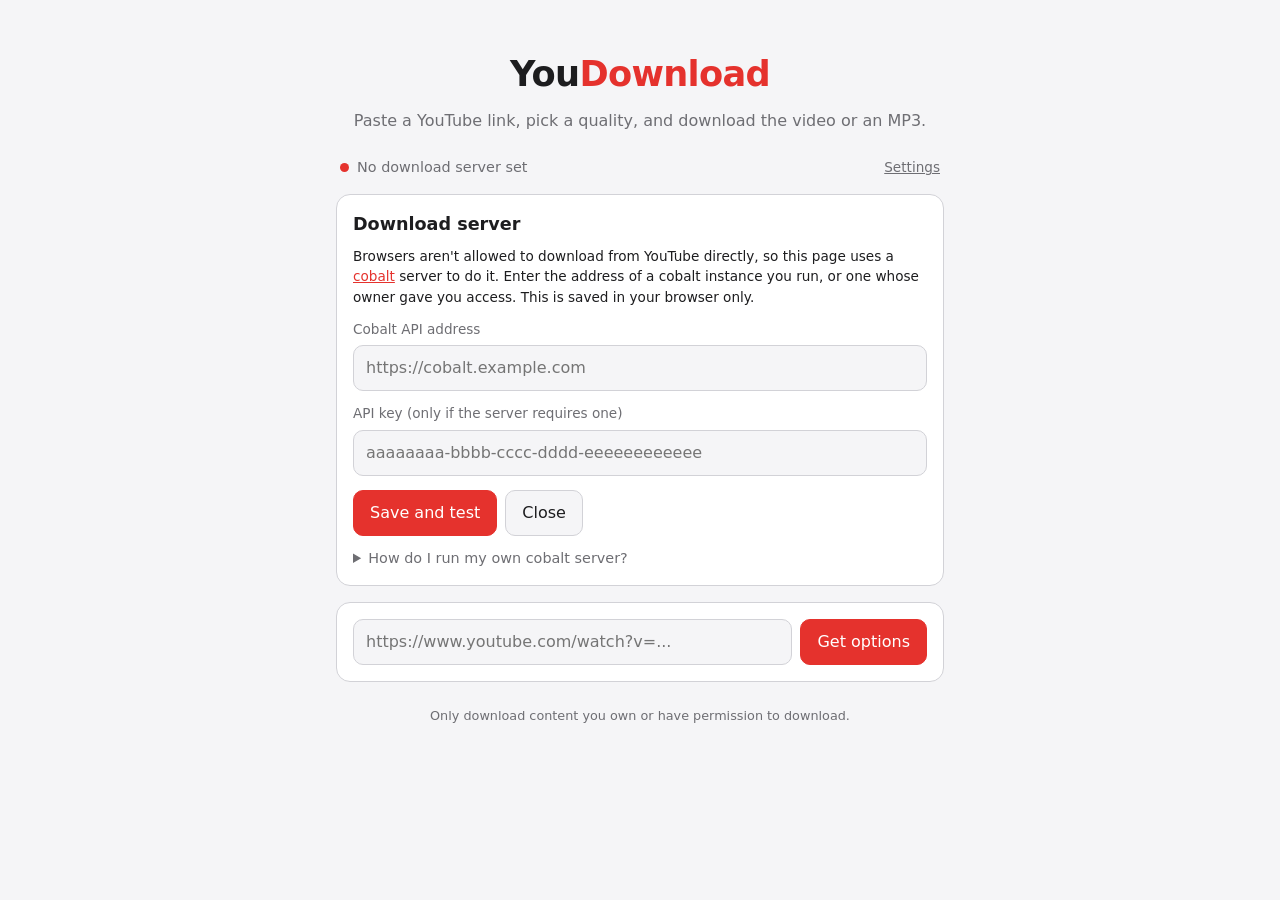
==== index.html @ 9875ed28 "Replace the Python helper with a single static index.html The page now runs entirely in the browser " ====
<!doctype html>
<html lang="en">
<head>
  <meta charset="utf-8">
  <meta name="viewport" content="width=device-width, initial-scale=1">
  <title>YouDownload</title>
  <meta name="description" content="Download YouTube videos in any quality, or as MP3.">
  <link rel="icon" href="data:image/svg+xml,<svg xmlns='http://www.w3.org/2000/svg' viewBox='0 0 100 100'><rect width='100' height='100' rx='22' fill='%23e5322d'/><path d='M50 25v38M33 47l17 17 17-17M30 76h40' stroke='white' stroke-width='9' fill='none' stroke-linecap='round' stroke-linejoin='round'/></svg>">
  <style>
    :root {
      --bg: #f5f5f7;
      --card: #ffffff;
      --text: #1d1d1f;
      --muted: #6e6e73;
      --border: #d2d2d7;
      --accent: #e5322d;
      --accent-hover: #c62a25;
      --error-bg: #fdecec;
      --ok: #1f9d55;
    }
    @media (prefers-color-scheme: dark) {
      :root {
        --bg: #111113;
        --card: #1c1c1f;
        --text: #f2f2f4;
        --muted: #9a9aa0;
        --border: #34343a;
        --error-bg: #3a1c1c;
      }
    }
    * { box-sizing: border-box; }
    body {
      margin: 0;
      background: var(--bg);
      color: var(--text);
      font: 16px/1.5 system-ui, -apple-system, "Segoe UI", Roboto, sans-serif;
    }
    .wrap { max-width: 640px; margin: 0 auto; padding: 48px 16px; }
    header { text-align: center; margin-bottom: 24px; }
    h1 { margin: 0; font-size: 2.2rem; letter-spacing: -0.02em; }
    h1 span { color: var(--accent); }
    .muted { color: var(--muted); }
    .sub { margin: 8px 0 0; color: var(--muted); }
    .small { font-size: 0.85rem; }
    a { color: var(--accent); }
    code { font-family: ui-monospace, SFMono-Regular, Menlo, Consolas, monospace; font-size: 0.85em; }
    pre {
      background: var(--bg); border: 1px solid var(--border); border-radius: 8px;
      padding: 10px 12px; margin: 6px 0 0; overflow-x: auto;
    }

    .card {
      background: var(--card); border: 1px solid var(--border);
      border-radius: 14px; padding: 16px; margin-bottom: 16px;
    }
    .row { display: flex; gap: 8px; flex-wrap: wrap; }
    input, select, button { font: inherit; }
    input, select {
      flex: 1 1 260px; width: 100%; padding: 10px 12px;
      border: 1px solid var(--border); border-radius: 10px;
      background: var(--bg); color: var(--text);
    }
    button {
      padding: 10px 16px; border: 1px solid var(--border); border-radius: 10px;
      background: var(--bg); color: var(--text); cursor: pointer;
    }
    button:disabled { opacity: 0.6; cursor: default; }
    .accent { background: var(--accent); border-color: var(--accent); color: #fff; }
    .accent:hover:not(:disabled) { background: var(--accent-hover); }
    .primary { width: 100%; margin-top: 16px; font-weight: 600; }
    button.link {
      background: none; border: none; padding: 0; color: var(--muted);
      text-decoration: underline; font-size: 0.85rem;
    }
    label { display: block; font-size: 0.85rem; color: var(--muted); margin: 0 0 6px; }
    .field + .field { margin-top: 12px; }

    .status { display: flex; align-items: center; gap: 8px; font-size: 0.9rem; color: var(--muted); margin-bottom: 16px; padding: 0 4px; }
    .status .dot { width: 9px; height: 9px; border-radius: 50%; background: var(--accent); flex-shrink: 0; }
    .status.ok .dot { background: var(--ok); }
    .status span:nth-child(2) { flex: 1; overflow-wrap: anywhere; }

    .setup h2 { margin: 0 0 8px; font-size: 1.1rem; }
    .setup p { margin: 0 0 12px; }
    .setup details { margin-top: 12px; font-size: 0.9rem; }
    .setup summary { cursor: pointer; color: var(--muted); }

    .error { background: var(--error-bg); color: var(--accent); padding: 10px 14px; border-radius: 10px; overflow-wrap: anywhere; }

    .video { display: flex; gap: 14px; align-items: flex-start; margin-bottom: 16px; }
    .video img { width: 160px; aspect-ratio: 16 / 9; object-fit: cover; border-radius: 8px; flex-shrink: 0; background: var(--bg); }
    .video h2 { font-size: 1.05rem; margin: 0 0 4px; overflow-wrap: anywhere; }
    .video p { margin: 0; font-size: 0.9rem; }
    @media (max-width: 480px) {
      .video { flex-direction: column; }
      .video img { width: 100%; }
    }
    .tabs { display: flex; gap: 6px; margin-bottom: 14px; }
    .tab { flex: 1; }
    .tab.active { background: var(--text); color: var(--card); border-color: var(--text); }

    .done { margin-top: 14px; font-size: 0.9rem; }
    .done a.btn {
      display: block; text-align: center; padding: 10px 16px; border-radius: 10px;
      border: 1px solid var(--ok); color: var(--ok); text-decoration: none; font-weight: 600; margin-top: 8px;
    }
    footer { text-align: center; font-size: 0.8rem; margin-top: 24px; }
  </style>
</head>
<body>
  <main class="wrap">
    <header>
      <h1>You<span>Download</span></h1>
      <p class="sub">Paste a YouTube link, pick a quality, and download the video or an MP3.</p>
    </header>

    <div id="status" class="status">
      <span class="dot"></span>
      <span id="status-text">No download server set</span>
      <button id="settings-btn" type="button" class="link">Settings</button>
    </div>

    <section id="settings" class="card setup" hidden>
      <h2>Download server</h2>
      <p class="small">
        Browsers aren't allowed to download from YouTube directly, so this page uses a
        <a href="https://github.com/imputnet/cobalt" target="_blank" rel="noopener">cobalt</a> server to do it.
        Enter the address of a cobalt instance you run, or one whose owner gave you access. This is saved in your browser only.
      </p>
      <div class="field">
        <label for="api-url">Cobalt API address</label>
        <input id="api-url" type="url" placeholder="https://cobalt.example.com" autocomplete="off">
      </div>
      <div class="field">
        <label for="api-key">API key (only if the server requires one)</label>
        <input id="api-key" type="password" placeholder="aaaaaaaa-bbbb-cccc-dddd-eeeeeeeeeeee" autocomplete="off">
      </div>
      <div class="row" style="margin-top:14px">
        <button id="save-settings" type="button" class="accent">Save and test</button>
        <button id="close-settings" type="button">Close</button>
      </div>
      <p id="settings-msg" class="small muted" hidden></p>
      <details>
        <summary>How do I run my own cobalt server?</summary>
        <p class="small" style="margin-top:8px">
          Follow cobalt's <a href="https://github.com/imputnet/cobalt/blob/main/docs/run-an-instance.md" target="_blank" rel="noopener">instance guide</a>.
          With Docker it's roughly:
        </p>
<pre><code>docker run -d -p 9000:9000 \
  -e API_URL=https://your-domain/ \
  -e CORS_WILDCARD=1 \
  ghcr.io/imputnet/cobalt:11</code></pre>
        <p class="small" style="margin-top:8px">
          Note: the public <code>api.cobalt.tools</code> server uses bot protection and isn't meant to be used by other sites.
        </p>
      </details>
    </section>

    <form id="url-form" class="card row">
      <input id="url" type="url" placeholder="https://www.youtube.com/watch?v=..." required autocomplete="off">
      <button id="fetch-btn" type="submit" class="accent">Get options</button>
    </form>

    <p id="error" class="error" hidden></p>

    <section id="result" class="card" hidden>
      <div class="video">
        <img id="thumb" alt="" onerror="this.hidden=true" onload="this.hidden=false">
        <div>
          <h2 id="title"></h2>
          <p id="meta" class="muted"></p>
        </div>
      </div>

      <div class="tabs" role="tablist">
        <button type="button" class="tab active" data-kind="video" role="tab">Video (MP4)</button>
        <button type="button" class="tab" data-kind="audio" role="tab">Audio (MP3)</button>
      </div>

      <div class="panel" data-panel="video">
        <label for="quality">Quality</label>
        <select id="quality">
          <option value="max">Best available</option>
          <option value="2160">2160p (4K)</option>
          <option value="1440">1440p (2K)</option>
          <option value="1080" selected>1080p</option>
          <option value="720">720p</option>
          <option value="480">480p</option>
          <option value="360">360p</option>
          <option value="240">240p</option>
          <option value="144">144p</option>
        </select>
        <p class="small muted" style="margin:6px 0 0">If a quality isn't available, the closest one is used.</p>
      </div>

      <div class="panel" data-panel="audio" hidden>
        <label for="bitrate">Bitrate</label>
        <select id="bitrate">
          <option value="320">320 kbps</option>
          <option value="256">256 kbps</option>
          <option value="128" selected>128 kbps</option>
          <option value="96">96 kbps</option>
          <option value="64">64 kbps</option>
        </select>
      </div>

      <button id="download-btn" type="button" class="accent primary">Download</button>
      <div id="done" class="done" hidden></div>
    </section>

    <footer class="muted">Only download content you own or have permission to download.</footer>
  </main>

  <script>
    const $ = (id) => document.getElementById(id);

    // ---- settings (stored in this browser only) ----
    const store = {
      get(k) { try { return localStorage.getItem(k) || ""; } catch { return ""; } },
      set(k, v) { try { localStorage.setItem(k, v); } catch {} },
    };
    let apiUrl = store.get("cobaltUrl");
    let apiKey = store.get("cobaltKey");

    function setStatus(ok, text) {
      $("status").classList.toggle("ok", ok);
      $("status-text").textContent = text;
    }

    function normalizeUrl(u) {
      u = u.trim();
      if (u && !/^https?:\/\//i.test(u)) u = "https://" + u;
      return u.replace(/\/+$/, "");
    }

    async function testServer() {
      if (!apiUrl) {
        setStatus(false, "No download server set");
        return false;
      }
      try {
        const res = await fetch(apiUrl + "/", { headers: { Accept: "application/json" } });
        const info = await res.json();
        if (!info.cobalt) throw new Error("not cobalt");
        const yt = !info.cobalt.services || info.cobalt.services.includes("youtube");
        setStatus(yt, yt
          ? `Connected to ${new URL(apiUrl).host} (cobalt ${info.cobalt.version})`
          : `${new URL(apiUrl).host} doesn't support YouTube`);
        return yt;
      } catch {
        setStatus(false, `Can't reach ${apiUrl}`);
        return false;
      }
    }

    function openSettings() {
      $("api-url").value = apiUrl;
      $("api-key").value = apiKey;
      $("settings-msg").hidden = true;
      $("settings").hidden = false;
    }

    $("settings-btn").addEventListener("click", () => {
      $("settings").hidden ? openSettings() : ($("settings").hidden = true);
    });
    $("close-settings").addEventListener("click", () => ($("settings").hidden = true));
    $("save-settings").addEventListener("click", async () => {
      apiUrl = normalizeUrl($("api-url").value);
      apiKey = $("api-key").value.trim();
      store.set("cobaltUrl", apiUrl);
      store.set("cobaltKey", apiKey);
      const msg = $("settings-msg");
      msg.hidden = false;
      msg.textContent = "Testing...";
      const ok = await testServer();
      msg.textContent = ok
        ? "Saved. You're ready to download."
        : "Saved, but the server didn't respond like a cobalt server with YouTube support. Check the address, and that the server allows requests from other sites (CORS).";
      if (ok) setTimeout(() => ($("settings").hidden = true), 900);
    });

    if (apiUrl) testServer();
    else openSettings();

    // ---- helpers ----
    function showError(msg) {
      $("error").textContent = msg;
      $("error").hidden = !msg;
    }

    function youtubeId(url) {
      try {
        const u = new URL(url.trim());
        const host = u.hostname.replace(/^(www|m|music)\./, "");
        if (host === "youtu.be") return u.pathname.slice(1).split("/")[0] || null;
        if (host === "youtube.com" || host === "youtube-nocookie.com") {
          if (u.searchParams.get("v")) return u.searchParams.get("v");
          const m = u.pathname.match(/^\/(shorts|embed|live|v)\/([\w-]{6,})/);
          if (m) return m[2];
        }
      } catch {}
      return null;
    }

    const ERRORS = {
      "error.api.auth": "The download server needs an API key. Add one in Settings.",
      "error.api.rate_exceeded": "Too many requests. Wait a minute and try again.",
      "error.api.content.too_long": "This video is longer than the server allows.",
      "error.api.content.video.unavailable": "This video is unavailable.",
      "error.api.content.video.private": "This video is private.",
      "error.api.content.video.age": "This video is age-restricted and can't be downloaded.",
      "error.api.content.video.region": "This video isn't available in the server's region.",
      "error.api.youtube.login": "YouTube is asking the server to sign in. Try again later or use another server.",
      "error.api.link.invalid": "That doesn't look like a valid YouTube link.",
      "error.api.fetch.fail": "The server couldn't fetch this video. Try again in a moment.",
    };
    function explainError(code, context) {
      if (!code) return "Something went wrong.";
      const key = Object.keys(ERRORS).find((k) => code.startsWith(k));
      if (key) return ERRORS[key];
      return `The server returned an error: ${code}`;
    }

    // ---- step 1: look up the video ----
    let current = null;
    let kind = "video";

    $("url-form").addEventListener("submit", async (e) => {
      e.preventDefault();
      showError("");
      $("result").hidden = true;
      const url = $("url").value.trim();
      const id = youtubeId(url);
      if (!id) return showError("Please enter a valid YouTube link.");

      const btn = $("fetch-btn");
      btn.disabled = true;
      btn.textContent = "Loading...";
      current = { url, id, title: "YouTube video", author: "" };
      try {
        // oEmbed gives us the title and channel without any API key.
        const res = await fetch(`https://www.youtube.com/oembed?format=json&url=${encodeURIComponent("https://www.youtube.com/watch?v=" + id)}`);
        if (res.ok) {
          const data = await res.json();
          current.title = data.title || current.title;
          current.author = data.author_name || "";
        }
      } catch {}
      $("thumb").src = `https://i.ytimg.com/vi/${id}/hqdefault.jpg`;
      $("title").textContent = current.title;
      $("meta").textContent = current.author;
      $("done").hidden = true;
      $("result").hidden = false;
      btn.disabled = false;
      btn.textContent = "Get options";
    });

    document.querySelectorAll(".tab").forEach((tab) =>
      tab.addEventListener("click", () => {
        kind = tab.dataset.kind;
        document.querySelectorAll(".tab").forEach((t) => t.classList.toggle("active", t === tab));
        document.querySelectorAll(".panel").forEach((p) => (p.hidden = p.dataset.panel !== kind));
        $("done").hidden = true;
      })
    );

    // ---- step 2: ask cobalt for a download link ----
    $("download-btn").addEventListener("click", async () => {
      if (!current) return;
      showError("");
      $("done").hidden = true;
      if (!apiUrl) {
        openSettings();
        return showError("Set a download server first (see Settings above).");
      }

      const body = {
        url: `https://www.youtube.com/watch?v=${current.id}`,
        filenameStyle: "pretty",
        localProcessing: "disabled",
      };
      if (kind === "video") {
        Object.assign(body, {
          downloadMode: "auto",
          videoQuality: $("quality").value,
          youtubeVideoCodec: "h264",
          youtubeVideoContainer: "mp4",
        });
      } else {
        Object.assign(body, {
          downloadMode: "audio",
          audioFormat: "mp3",
          audioBitrate: $("bitrate").value,
        });
      }

      const headers = { Accept: "application/json", "Content-Type": "application/json" };
      if (apiKey) headers.Authorization = `Api-Key ${apiKey}`;

      const btn = $("download-btn");
      btn.disabled = true;
      btn.textContent = "Preparing...";
      try {
        let res;
        try {
          res = await fetch(apiUrl + "/", { method: "POST", headers, body: JSON.stringify(body) });
        } catch {
          throw new Error(`Can't reach the download server (${apiUrl}). Check Settings.`);
        }
        const data = await res.json().catch(() => ({}));
        handleResponse(data);
      } catch (err) {
        showError(err.message);
      } finally {
        btn.disabled = false;
        btn.textContent = "Download";
      }
    });

    function handleResponse(data) {
      switch (data.status) {
        case "tunnel":
        case "redirect":
          return offerFile(data.url, data.filename, data.status === "redirect");
        case "picker":
          if (data.picker && data.picker.length) return offerFile(data.picker[0].url, data.audioFilename, true);
          throw new Error("The server didn't return a file.");
        case "local-processing":
          throw new Error("This server wants the browser to process the file itself, which this page doesn't support. Try another server.");
        case "error":
          throw new Error(explainError(data.error && data.error.code, data.error && data.error.context));
        default:
          throw new Error("Unexpected response from the download server.");
      }
    }

    function offerFile(url, filename, newTab) {
      const done = $("done");
      done.innerHTML = "";
      const p = document.createElement("div");
      p.className = "muted";
      p.textContent = filename ? `Ready: ${filename}` : "Ready!";
      const a = document.createElement("a");
      a.className = "btn";
      a.href = url;
      if (newTab) {
        a.target = "_blank";
        a.rel = "noopener";
      }
      if (filename) a.download = filename;
      a.textContent = "Save file";
      done.append(p, a);
      done.hidden = false;
      // Start the download right away; the button stays as a fallback.
      a.click();
    }
  </script>
</body>
</html>
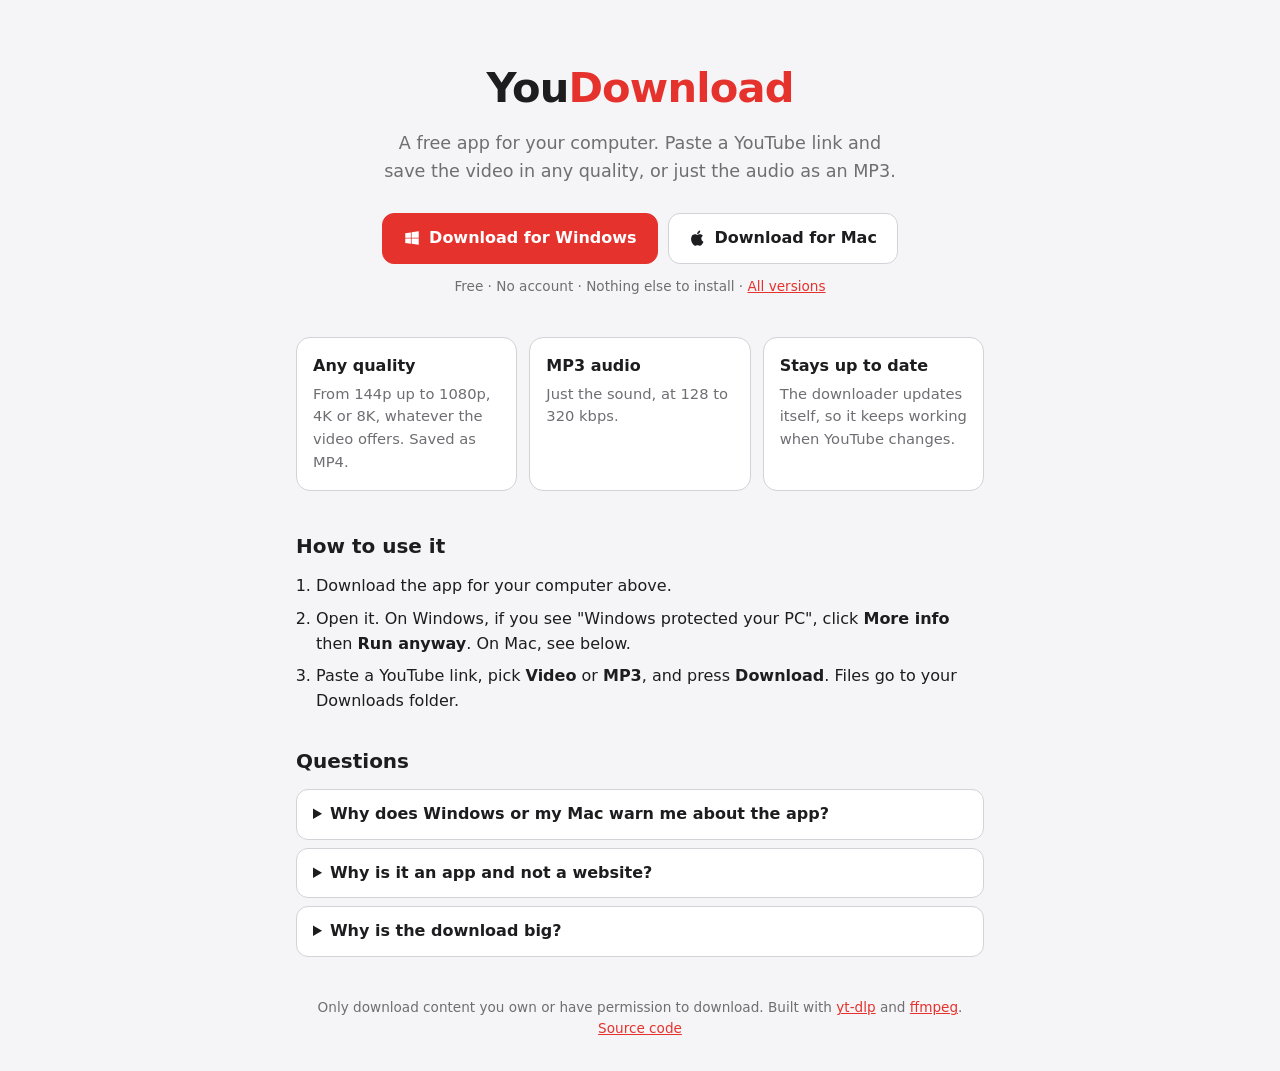
==== commit 72e56194: "Rebuild YouDownload as a desktop app A pywebview window with the same interface, downloading locally" ====
--- a/index.html
+++ b/index.html
@@ -4,455 +4,102 @@
   <meta charset="utf-8">
   <meta name="viewport" content="width=device-width, initial-scale=1">
   <title>YouDownload</title>
-  <meta name="description" content="Download YouTube videos in any quality, or as MP3.">
+  <meta name="description" content="A free desktop app to download YouTube videos in any quality, or as MP3.">
   <link rel="icon" href="data:image/svg+xml,<svg xmlns='http://www.w3.org/2000/svg' viewBox='0 0 100 100'><rect width='100' height='100' rx='22' fill='%23e5322d'/><path d='M50 25v38M33 47l17 17 17-17M30 76h40' stroke='white' stroke-width='9' fill='none' stroke-linecap='round' stroke-linejoin='round'/></svg>">
   <style>
     :root {
-      --bg: #f5f5f7;
-      --card: #ffffff;
-      --text: #1d1d1f;
-      --muted: #6e6e73;
-      --border: #d2d2d7;
-      --accent: #e5322d;
-      --accent-hover: #c62a25;
-      --error-bg: #fdecec;
-      --ok: #1f9d55;
+      --bg: #f5f5f7; --card: #fff; --text: #1d1d1f; --muted: #6e6e73;
+      --border: #d2d2d7; --accent: #e5322d; --accent-hover: #c62a25;
     }
     @media (prefers-color-scheme: dark) {
-      :root {
-        --bg: #111113;
-        --card: #1c1c1f;
-        --text: #f2f2f4;
-        --muted: #9a9aa0;
-        --border: #34343a;
-        --error-bg: #3a1c1c;
-      }
+      :root { --bg: #111113; --card: #1c1c1f; --text: #f2f2f4; --muted: #9a9aa0; --border: #34343a; }
     }
     * { box-sizing: border-box; }
-    body {
-      margin: 0;
-      background: var(--bg);
-      color: var(--text);
-      font: 16px/1.5 system-ui, -apple-system, "Segoe UI", Roboto, sans-serif;
+    body { margin: 0; background: var(--bg); color: var(--text); font: 16px/1.55 system-ui, -apple-system, "Segoe UI", Roboto, sans-serif; }
+    .wrap { max-width: 720px; margin: 0 auto; padding: 56px 16px 32px; }
+    header { text-align: center; }
+    h1 { margin: 0; font-size: 2.6rem; letter-spacing: -0.02em; }
+    h1 span { color: var(--accent); }
+    .lead { color: var(--muted); font-size: 1.1rem; margin: 10px auto 28px; max-width: 520px; }
+    .buttons { display: flex; gap: 10px; justify-content: center; flex-wrap: wrap; }
+    .btn {
+      display: inline-flex; align-items: center; gap: 8px; padding: 12px 20px; border-radius: 12px;
+      text-decoration: none; font-weight: 600; border: 1px solid var(--border); color: var(--text); background: var(--card);
     }
-    .wrap { max-width: 640px; margin: 0 auto; padding: 48px 16px; }
-    header { text-align: center; margin-bottom: 24px; }
-    h1 { margin: 0; font-size: 2.2rem; letter-spacing: -0.02em; }
-    h1 span { color: var(--accent); }
-    .muted { color: var(--muted); }
-    .sub { margin: 8px 0 0; color: var(--muted); }
-    .small { font-size: 0.85rem; }
+    .btn.primary { background: var(--accent); border-color: var(--accent); color: #fff; }
+    .btn.primary:hover { background: var(--accent-hover); }
+    .btn svg { width: 18px; height: 18px; }
+    .small { font-size: 0.85rem; color: var(--muted); }
+    .hint { margin-top: 12px; }
     a { color: var(--accent); }
-    code { font-family: ui-monospace, SFMono-Regular, Menlo, Consolas, monospace; font-size: 0.85em; }
-    pre {
-      background: var(--bg); border: 1px solid var(--border); border-radius: 8px;
-      padding: 10px 12px; margin: 6px 0 0; overflow-x: auto;
-    }
 
-    .card {
-      background: var(--card); border: 1px solid var(--border);
-      border-radius: 14px; padding: 16px; margin-bottom: 16px;
-    }
-    .row { display: flex; gap: 8px; flex-wrap: wrap; }
-    input, select, button { font: inherit; }
-    input, select {
-      flex: 1 1 260px; width: 100%; padding: 10px 12px;
-      border: 1px solid var(--border); border-radius: 10px;
-      background: var(--bg); color: var(--text);
-    }
-    button {
-      padding: 10px 16px; border: 1px solid var(--border); border-radius: 10px;
-      background: var(--bg); color: var(--text); cursor: pointer;
-    }
-    button:disabled { opacity: 0.6; cursor: default; }
-    .accent { background: var(--accent); border-color: var(--accent); color: #fff; }
-    .accent:hover:not(:disabled) { background: var(--accent-hover); }
-    .primary { width: 100%; margin-top: 16px; font-weight: 600; }
-    button.link {
-      background: none; border: none; padding: 0; color: var(--muted);
-      text-decoration: underline; font-size: 0.85rem;
-    }
-    label { display: block; font-size: 0.85rem; color: var(--muted); margin: 0 0 6px; }
-    .field + .field { margin-top: 12px; }
+    .grid { display: grid; grid-template-columns: repeat(auto-fit, minmax(200px, 1fr)); gap: 12px; margin: 40px 0; }
+    .card { background: var(--card); border: 1px solid var(--border); border-radius: 14px; padding: 16px; }
+    .card h3 { margin: 0 0 4px; font-size: 1rem; }
+    .card p { margin: 0; color: var(--muted); font-size: 0.92rem; }
 
-    .status { display: flex; align-items: center; gap: 8px; font-size: 0.9rem; color: var(--muted); margin-bottom: 16px; padding: 0 4px; }
-    .status .dot { width: 9px; height: 9px; border-radius: 50%; background: var(--accent); flex-shrink: 0; }
-    .status.ok .dot { background: var(--ok); }
-    .status span:nth-child(2) { flex: 1; overflow-wrap: anywhere; }
-
-    .setup h2 { margin: 0 0 8px; font-size: 1.1rem; }
-    .setup p { margin: 0 0 12px; }
-    .setup details { margin-top: 12px; font-size: 0.9rem; }
-    .setup summary { cursor: pointer; color: var(--muted); }
-
-    .error { background: var(--error-bg); color: var(--accent); padding: 10px 14px; border-radius: 10px; overflow-wrap: anywhere; }
-
-    .video { display: flex; gap: 14px; align-items: flex-start; margin-bottom: 16px; }
-    .video img { width: 160px; aspect-ratio: 16 / 9; object-fit: cover; border-radius: 8px; flex-shrink: 0; background: var(--bg); }
-    .video h2 { font-size: 1.05rem; margin: 0 0 4px; overflow-wrap: anywhere; }
-    .video p { margin: 0; font-size: 0.9rem; }
-    @media (max-width: 480px) {
-      .video { flex-direction: column; }
-      .video img { width: 100%; }
-    }
-    .tabs { display: flex; gap: 6px; margin-bottom: 14px; }
-    .tab { flex: 1; }
-    .tab.active { background: var(--text); color: var(--card); border-color: var(--text); }
-
-    .done { margin-top: 14px; font-size: 0.9rem; }
-    .done a.btn {
-      display: block; text-align: center; padding: 10px 16px; border-radius: 10px;
-      border: 1px solid var(--ok); color: var(--ok); text-decoration: none; font-weight: 600; margin-top: 8px;
-    }
-    footer { text-align: center; font-size: 0.8rem; margin-top: 24px; }
+    h2 { font-size: 1.25rem; margin: 32px 0 12px; }
+    ol { padding-left: 20px; margin: 0; }
+    li { margin-bottom: 8px; }
+    details { background: var(--card); border: 1px solid var(--border); border-radius: 12px; padding: 12px 16px; margin-bottom: 8px; }
+    summary { cursor: pointer; font-weight: 600; }
+    details p { margin: 8px 0 0; color: var(--muted); }
+    footer { text-align: center; margin-top: 40px; }
   </style>
 </head>
 <body>
   <main class="wrap">
     <header>
       <h1>You<span>Download</span></h1>
-      <p class="sub">Paste a YouTube link, pick a quality, and download the video or an MP3.</p>
+      <p class="lead">A free app for your computer. Paste a YouTube link and save the video in any quality, or just the audio as an MP3.</p>
+      <div class="buttons">
+        <a id="win" class="btn primary" href="https://github.com/vashtag/YouDownload/releases/latest/download/YouDownload-Windows.exe">
+          <svg viewBox="0 0 24 24" fill="currentColor" aria-hidden="true"><path d="M3 5.5 10.5 4.5v7H3zm0 13 7.5 1v-7H3zm8.5 1.1L21 21v-8.5h-9.5zm0-15.2V11.5H21V3z"/></svg>
+          Download for Windows
+        </a>
+        <a id="mac" class="btn" href="https://github.com/vashtag/YouDownload/releases/latest/download/YouDownload-macOS.zip">
+          <svg viewBox="0 0 24 24" fill="currentColor" aria-hidden="true"><path d="M16.4 12.6c0-2.4 2-3.6 2.1-3.7-1.2-1.7-3-1.9-3.6-2-1.5-.2-3 .9-3.8.9-.8 0-2-.9-3.3-.8-1.7 0-3.3 1-4.2 2.5-1.8 3.1-.5 7.7 1.3 10.2.9 1.2 1.9 2.6 3.2 2.6 1.3-.1 1.8-.8 3.3-.8 1.6 0 2 .8 3.3.8 1.4 0 2.3-1.3 3.1-2.5 1-1.4 1.4-2.8 1.4-2.9 0 0-2.8-1.1-2.8-4.3zM13.9 5.3c.7-.9 1.2-2 1-3.3-1 .1-2.2.7-2.9 1.5-.6.7-1.2 1.9-1 3.1 1.1.1 2.2-.6 2.9-1.3z"/></svg>
+          Download for Mac
+        </a>
+      </div>
+      <p class="small hint">Free · No account · Nothing else to install · <a href="https://github.com/vashtag/YouDownload/releases">All versions</a></p>
     </header>
 
-    <div id="status" class="status">
-      <span class="dot"></span>
-      <span id="status-text">No download server set</span>
-      <button id="settings-btn" type="button" class="link">Settings</button>
-    </div>
-
-    <section id="settings" class="card setup" hidden>
-      <h2>Download server</h2>
-      <p class="small">
-        Browsers aren't allowed to download from YouTube directly, so this page uses a
-        <a href="https://github.com/imputnet/cobalt" target="_blank" rel="noopener">cobalt</a> server to do it.
-        Enter the address of a cobalt instance you run, or one whose owner gave you access. This is saved in your browser only.
-      </p>
-      <div class="field">
-        <label for="api-url">Cobalt API address</label>
-        <input id="api-url" type="url" placeholder="https://cobalt.example.com" autocomplete="off">
-      </div>
-      <div class="field">
-        <label for="api-key">API key (only if the server requires one)</label>
-        <input id="api-key" type="password" placeholder="aaaaaaaa-bbbb-cccc-dddd-eeeeeeeeeeee" autocomplete="off">
-      </div>
-      <div class="row" style="margin-top:14px">
-        <button id="save-settings" type="button" class="accent">Save and test</button>
-        <button id="close-settings" type="button">Close</button>
-      </div>
-      <p id="settings-msg" class="small muted" hidden></p>
-      <details>
-        <summary>How do I run my own cobalt server?</summary>
-        <p class="small" style="margin-top:8px">
-          Follow cobalt's <a href="https://github.com/imputnet/cobalt/blob/main/docs/run-an-instance.md" target="_blank" rel="noopener">instance guide</a>.
-          With Docker it's roughly:
-        </p>
-<pre><code>docker run -d -p 9000:9000 \
-  -e API_URL=https://your-domain/ \
-  -e CORS_WILDCARD=1 \
-  ghcr.io/imputnet/cobalt:11</code></pre>
-        <p class="small" style="margin-top:8px">
-          Note: the public <code>api.cobalt.tools</code> server uses bot protection and isn't meant to be used by other sites.
-        </p>
-      </details>
+    <section class="grid">
+      <div class="card"><h3>Any quality</h3><p>From 144p up to 1080p, 4K or 8K, whatever the video offers. Saved as MP4.</p></div>
+      <div class="card"><h3>MP3 audio</h3><p>Just the sound, at 128 to 320 kbps.</p></div>
+      <div class="card"><h3>Stays up to date</h3><p>The downloader updates itself, so it keeps working when YouTube changes.</p></div>
     </section>
 
-    <form id="url-form" class="card row">
-      <input id="url" type="url" placeholder="https://www.youtube.com/watch?v=..." required autocomplete="off">
-      <button id="fetch-btn" type="submit" class="accent">Get options</button>
-    </form>
+    <h2>How to use it</h2>
+    <ol>
+      <li>Download the app for your computer above.</li>
+      <li>Open it. On Windows, if you see "Windows protected your PC", click <b>More info</b> then <b>Run anyway</b>. On Mac, see below.</li>
+      <li>Paste a YouTube link, pick <b>Video</b> or <b>MP3</b>, and press <b>Download</b>. Files go to your Downloads folder.</li>
+    </ol>
 
-    <p id="error" class="error" hidden></p>
+    <h2>Questions</h2>
+    <details>
+      <summary>Why does Windows or my Mac warn me about the app?</summary>
+      <p>The app isn't signed with a paid developer certificate, so your computer doesn't recognise the publisher. On Windows click <b>More info</b>, then <b>Run anyway</b>. On Mac, unzip it, move YouDownload to Applications, then right-click it and choose <b>Open</b> (or allow it in System Settings &gt; Privacy &amp; Security). You only need to do this once.</p>
+    </details>
+    <details>
+      <summary>Why is it an app and not a website?</summary>
+      <p>YouTube doesn't allow websites to download videos from your browser. An app on your computer can, without sending anything through someone else's server.</p>
+    </details>
+    <details>
+      <summary>Why is the download big?</summary>
+      <p>It includes everything it needs (the yt-dlp downloader, ffmpeg for video and MP3 conversion, and a JavaScript engine YouTube requires), so there's nothing else to install.</p>
+    </details>
 
-    <section id="result" class="card" hidden>
-      <div class="video">
-        <img id="thumb" alt="" onerror="this.hidden=true" onload="this.hidden=false">
-        <div>
-          <h2 id="title"></h2>
-          <p id="meta" class="muted"></p>
-        </div>
-      </div>
-
-      <div class="tabs" role="tablist">
-        <button type="button" class="tab active" data-kind="video" role="tab">Video (MP4)</button>
-        <button type="button" class="tab" data-kind="audio" role="tab">Audio (MP3)</button>
-      </div>
-
-      <div class="panel" data-panel="video">
-        <label for="quality">Quality</label>
-        <select id="quality">
-          <option value="max">Best available</option>
-          <option value="2160">2160p (4K)</option>
-          <option value="1440">1440p (2K)</option>
-          <option value="1080" selected>1080p</option>
-          <option value="720">720p</option>
-          <option value="480">480p</option>
-          <option value="360">360p</option>
-          <option value="240">240p</option>
-          <option value="144">144p</option>
-        </select>
-        <p class="small muted" style="margin:6px 0 0">If a quality isn't available, the closest one is used.</p>
-      </div>
-
-      <div class="panel" data-panel="audio" hidden>
-        <label for="bitrate">Bitrate</label>
-        <select id="bitrate">
-          <option value="320">320 kbps</option>
-          <option value="256">256 kbps</option>
-          <option value="128" selected>128 kbps</option>
-          <option value="96">96 kbps</option>
-          <option value="64">64 kbps</option>
-        </select>
-      </div>
-
-      <button id="download-btn" type="button" class="accent primary">Download</button>
-      <div id="done" class="done" hidden></div>
-    </section>
-
-    <footer class="muted">Only download content you own or have permission to download.</footer>
+    <footer class="small">Only download content you own or have permission to download. Built with <a href="https://github.com/yt-dlp/yt-dlp">yt-dlp</a> and <a href="https://ffmpeg.org/">ffmpeg</a>. <a href="https://github.com/vashtag/YouDownload">Source code</a></footer>
   </main>
-
   <script>
-    const $ = (id) => document.getElementById(id);
-
-    // ---- settings (stored in this browser only) ----
-    const store = {
-      get(k) { try { return localStorage.getItem(k) || ""; } catch { return ""; } },
-      set(k, v) { try { localStorage.setItem(k, v); } catch {} },
-    };
-    let apiUrl = store.get("cobaltUrl");
-    let apiKey = store.get("cobaltKey");
-
-    function setStatus(ok, text) {
-      $("status").classList.toggle("ok", ok);
-      $("status-text").textContent = text;
-    }
-
-    function normalizeUrl(u) {
-      u = u.trim();
-      if (u && !/^https?:\/\//i.test(u)) u = "https://" + u;
-      return u.replace(/\/+$/, "");
-    }
-
-    async function testServer() {
-      if (!apiUrl) {
-        setStatus(false, "No download server set");
-        return false;
-      }
-      try {
-        const res = await fetch(apiUrl + "/", { headers: { Accept: "application/json" } });
-        const info = await res.json();
-        if (!info.cobalt) throw new Error("not cobalt");
-        const yt = !info.cobalt.services || info.cobalt.services.includes("youtube");
-        setStatus(yt, yt
-          ? `Connected to ${new URL(apiUrl).host} (cobalt ${info.cobalt.version})`
-          : `${new URL(apiUrl).host} doesn't support YouTube`);
-        return yt;
-      } catch {
-        setStatus(false, `Can't reach ${apiUrl}`);
-        return false;
-      }
-    }
-
-    function openSettings() {
-      $("api-url").value = apiUrl;
-      $("api-key").value = apiKey;
-      $("settings-msg").hidden = true;
-      $("settings").hidden = false;
-    }
-
-    $("settings-btn").addEventListener("click", () => {
-      $("settings").hidden ? openSettings() : ($("settings").hidden = true);
-    });
-    $("close-settings").addEventListener("click", () => ($("settings").hidden = true));
-    $("save-settings").addEventListener("click", async () => {
-      apiUrl = normalizeUrl($("api-url").value);
-      apiKey = $("api-key").value.trim();
-      store.set("cobaltUrl", apiUrl);
-      store.set("cobaltKey", apiKey);
-      const msg = $("settings-msg");
-      msg.hidden = false;
-      msg.textContent = "Testing...";
-      const ok = await testServer();
-      msg.textContent = ok
-        ? "Saved. You're ready to download."
-        : "Saved, but the server didn't respond like a cobalt server with YouTube support. Check the address, and that the server allows requests from other sites (CORS).";
-      if (ok) setTimeout(() => ($("settings").hidden = true), 900);
-    });
-
-    if (apiUrl) testServer();
-    else openSettings();
-
-    // ---- helpers ----
-    function showError(msg) {
-      $("error").textContent = msg;
-      $("error").hidden = !msg;
-    }
-
-    function youtubeId(url) {
-      try {
-        const u = new URL(url.trim());
-        const host = u.hostname.replace(/^(www|m|music)\./, "");
-        if (host === "youtu.be") return u.pathname.slice(1).split("/")[0] || null;
-        if (host === "youtube.com" || host === "youtube-nocookie.com") {
-          if (u.searchParams.get("v")) return u.searchParams.get("v");
-          const m = u.pathname.match(/^\/(shorts|embed|live|v)\/([\w-]{6,})/);
-          if (m) return m[2];
-        }
-      } catch {}
-      return null;
-    }
-
-    const ERRORS = {
-      "error.api.auth": "The download server needs an API key. Add one in Settings.",
-      "error.api.rate_exceeded": "Too many requests. Wait a minute and try again.",
-      "error.api.content.too_long": "This video is longer than the server allows.",
-      "error.api.content.video.unavailable": "This video is unavailable.",
-      "error.api.content.video.private": "This video is private.",
-      "error.api.content.video.age": "This video is age-restricted and can't be downloaded.",
-      "error.api.content.video.region": "This video isn't available in the server's region.",
-      "error.api.youtube.login": "YouTube is asking the server to sign in. Try again later or use another server.",
-      "error.api.link.invalid": "That doesn't look like a valid YouTube link.",
-      "error.api.fetch.fail": "The server couldn't fetch this video. Try again in a moment.",
-    };
-    function explainError(code, context) {
-      if (!code) return "Something went wrong.";
-      const key = Object.keys(ERRORS).find((k) => code.startsWith(k));
-      if (key) return ERRORS[key];
-      return `The server returned an error: ${code}`;
-    }
-
-    // ---- step 1: look up the video ----
-    let current = null;
-    let kind = "video";
-
-    $("url-form").addEventListener("submit", async (e) => {
-      e.preventDefault();
-      showError("");
-      $("result").hidden = true;
-      const url = $("url").value.trim();
-      const id = youtubeId(url);
-      if (!id) return showError("Please enter a valid YouTube link.");
-
-      const btn = $("fetch-btn");
-      btn.disabled = true;
-      btn.textContent = "Loading...";
-      current = { url, id, title: "YouTube video", author: "" };
-      try {
-        // oEmbed gives us the title and channel without any API key.
-        const res = await fetch(`https://www.youtube.com/oembed?format=json&url=${encodeURIComponent("https://www.youtube.com/watch?v=" + id)}`);
-        if (res.ok) {
-          const data = await res.json();
-          current.title = data.title || current.title;
-          current.author = data.author_name || "";
-        }
-      } catch {}
-      $("thumb").src = `https://i.ytimg.com/vi/${id}/hqdefault.jpg`;
-      $("title").textContent = current.title;
-      $("meta").textContent = current.author;
-      $("done").hidden = true;
-      $("result").hidden = false;
-      btn.disabled = false;
-      btn.textContent = "Get options";
-    });
-
-    document.querySelectorAll(".tab").forEach((tab) =>
-      tab.addEventListener("click", () => {
-        kind = tab.dataset.kind;
-        document.querySelectorAll(".tab").forEach((t) => t.classList.toggle("active", t === tab));
-        document.querySelectorAll(".panel").forEach((p) => (p.hidden = p.dataset.panel !== kind));
-        $("done").hidden = true;
-      })
-    );
-
-    // ---- step 2: ask cobalt for a download link ----
-    $("download-btn").addEventListener("click", async () => {
-      if (!current) return;
-      showError("");
-      $("done").hidden = true;
-      if (!apiUrl) {
-        openSettings();
-        return showError("Set a download server first (see Settings above).");
-      }
-
-      const body = {
-        url: `https://www.youtube.com/watch?v=${current.id}`,
-        filenameStyle: "pretty",
-        localProcessing: "disabled",
-      };
-      if (kind === "video") {
-        Object.assign(body, {
-          downloadMode: "auto",
-          videoQuality: $("quality").value,
-          youtubeVideoCodec: "h264",
-          youtubeVideoContainer: "mp4",
-        });
-      } else {
-        Object.assign(body, {
-          downloadMode: "audio",
-          audioFormat: "mp3",
-          audioBitrate: $("bitrate").value,
-        });
-      }
-
-      const headers = { Accept: "application/json", "Content-Type": "application/json" };
-      if (apiKey) headers.Authorization = `Api-Key ${apiKey}`;
-
-      const btn = $("download-btn");
-      btn.disabled = true;
-      btn.textContent = "Preparing...";
-      try {
-        let res;
-        try {
-          res = await fetch(apiUrl + "/", { method: "POST", headers, body: JSON.stringify(body) });
-        } catch {
-          throw new Error(`Can't reach the download server (${apiUrl}). Check Settings.`);
-        }
-        const data = await res.json().catch(() => ({}));
-        handleResponse(data);
-      } catch (err) {
-        showError(err.message);
-      } finally {
-        btn.disabled = false;
-        btn.textContent = "Download";
-      }
-    });
-
-    function handleResponse(data) {
-      switch (data.status) {
-        case "tunnel":
-        case "redirect":
-          return offerFile(data.url, data.filename, data.status === "redirect");
-        case "picker":
-          if (data.picker && data.picker.length) return offerFile(data.picker[0].url, data.audioFilename, true);
-          throw new Error("The server didn't return a file.");
-        case "local-processing":
-          throw new Error("This server wants the browser to process the file itself, which this page doesn't support. Try another server.");
-        case "error":
-          throw new Error(explainError(data.error && data.error.code, data.error && data.error.context));
-        default:
-          throw new Error("Unexpected response from the download server.");
-      }
-    }
-
-    function offerFile(url, filename, newTab) {
-      const done = $("done");
-      done.innerHTML = "";
-      const p = document.createElement("div");
-      p.className = "muted";
-      p.textContent = filename ? `Ready: ${filename}` : "Ready!";
-      const a = document.createElement("a");
-      a.className = "btn";
-      a.href = url;
-      if (newTab) {
-        a.target = "_blank";
-        a.rel = "noopener";
-      }
-      if (filename) a.download = filename;
-      a.textContent = "Save file";
-      done.append(p, a);
-      done.hidden = false;
-      // Start the download right away; the button stays as a fallback.
-      a.click();
+    // Put the visitor's platform first.
+    if (/Mac/i.test(navigator.platform || navigator.userAgent)) {
+      const win = document.getElementById("win"), mac = document.getElementById("mac");
+      win.classList.remove("primary"); mac.classList.add("primary");
+      mac.parentNode.insertBefore(mac, win);
     }
   </script>
 </body>
